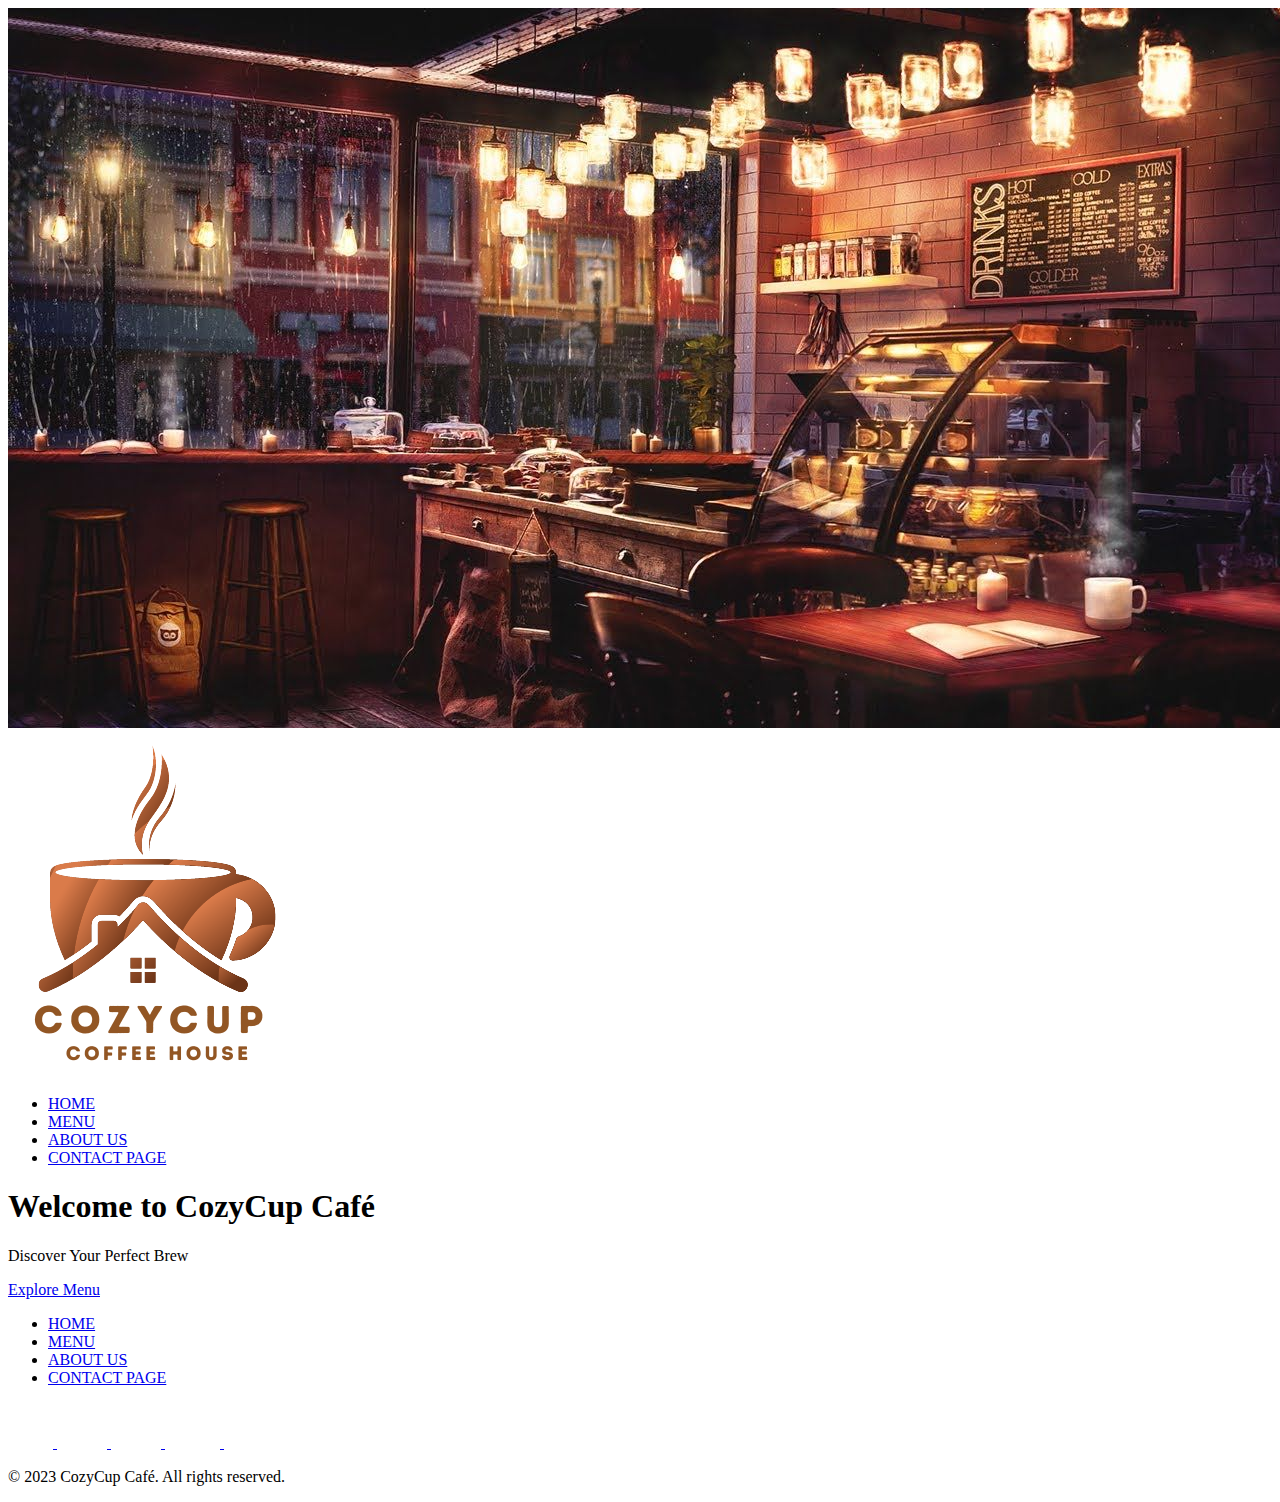
==== about.html @ 8a8ed634 "trypush" ====
<!DOCTYPE HTML>
<html lang="en">
<head>
    <meta charset="UTF-8">
    <meta name="viewport" content="width=device-width, initial-scale=1.0">
    <link rel="stylesheet" href="css/style.css">
    <title>CozyCup Café</title>
</head>
	<body>
		<div class="banner">
		<img src="img/background.jpg" class="background">
		<div class="overlay">
			<div class="navbar">
			<img src="img/logo.png" class="logo">
					<ul>
						<li><a href="index.html"> HOME </a> </li>
						<li><a href="menu.html"> MENU </a> </li>
						<li><a href="about.html"> ABOUT US </a> </li>
						<li><a href="contact.html"> CONTACT PAGE </a> </li>
					</ul>
			</div>
			<section id="home" class="hero">
				<h1>Welcome to CozyCup Café</h1>
				<p>Discover Your Perfect Brew</p>
				<a href="menu.html" class="cta-button">Explore Menu</a>
			</section>
			<footer>
			<div class="navfooter">
				<ul>
					<li><a href="index.html"> HOME </a> </li>
					<li><a href="menu.html"> MENU </a> </li>
					<li><a href="about.html"> ABOUT US </a> </li>
					<li><a href="contact.html"> CONTACT PAGE </a> </li>
				</ul>
					<a href="http://facebook.com/cozycup_cafe"> <img src="img/fb.png" alt="Facebook Link" style=" width:5px; height:10px; padding:20px; padding-top: 15px;"> </a>
					<a href="http://twitter.com/cozycup_cafe"> <img src="img/newtwt.png" alt="Twitter Link" style=" width:10px; height:10px; padding:20px; padding-top: 15px;"> </a>
					<a href="http://instagram.com/cozycup_cafe"> <img src="img/insta.png" alt="Instagram Link" style=" width:10px; height:10px; padding:20px; padding-top: 15px;"> </a>
					<a href="mailto:cozycup_cafe@gmail.com"> <img src="img/mail.png" alt="Gmail Link" style=" width:15px; height:10px; padding:20px; padding-top: 15px;"> </a>
					<a href="http://t.me/@cozycup_cafe"> <img src="img/tg.png" alt="Telegram Link" style=" width:15px; height:10px; padding:20px; padding-top: 15px;"> </a>
				
			</div>
			<p>&copy; 2023 CozyCup Café. All rights reserved.</p>
		
			</footer>
		</div>
		</div>
	</body>
</html>
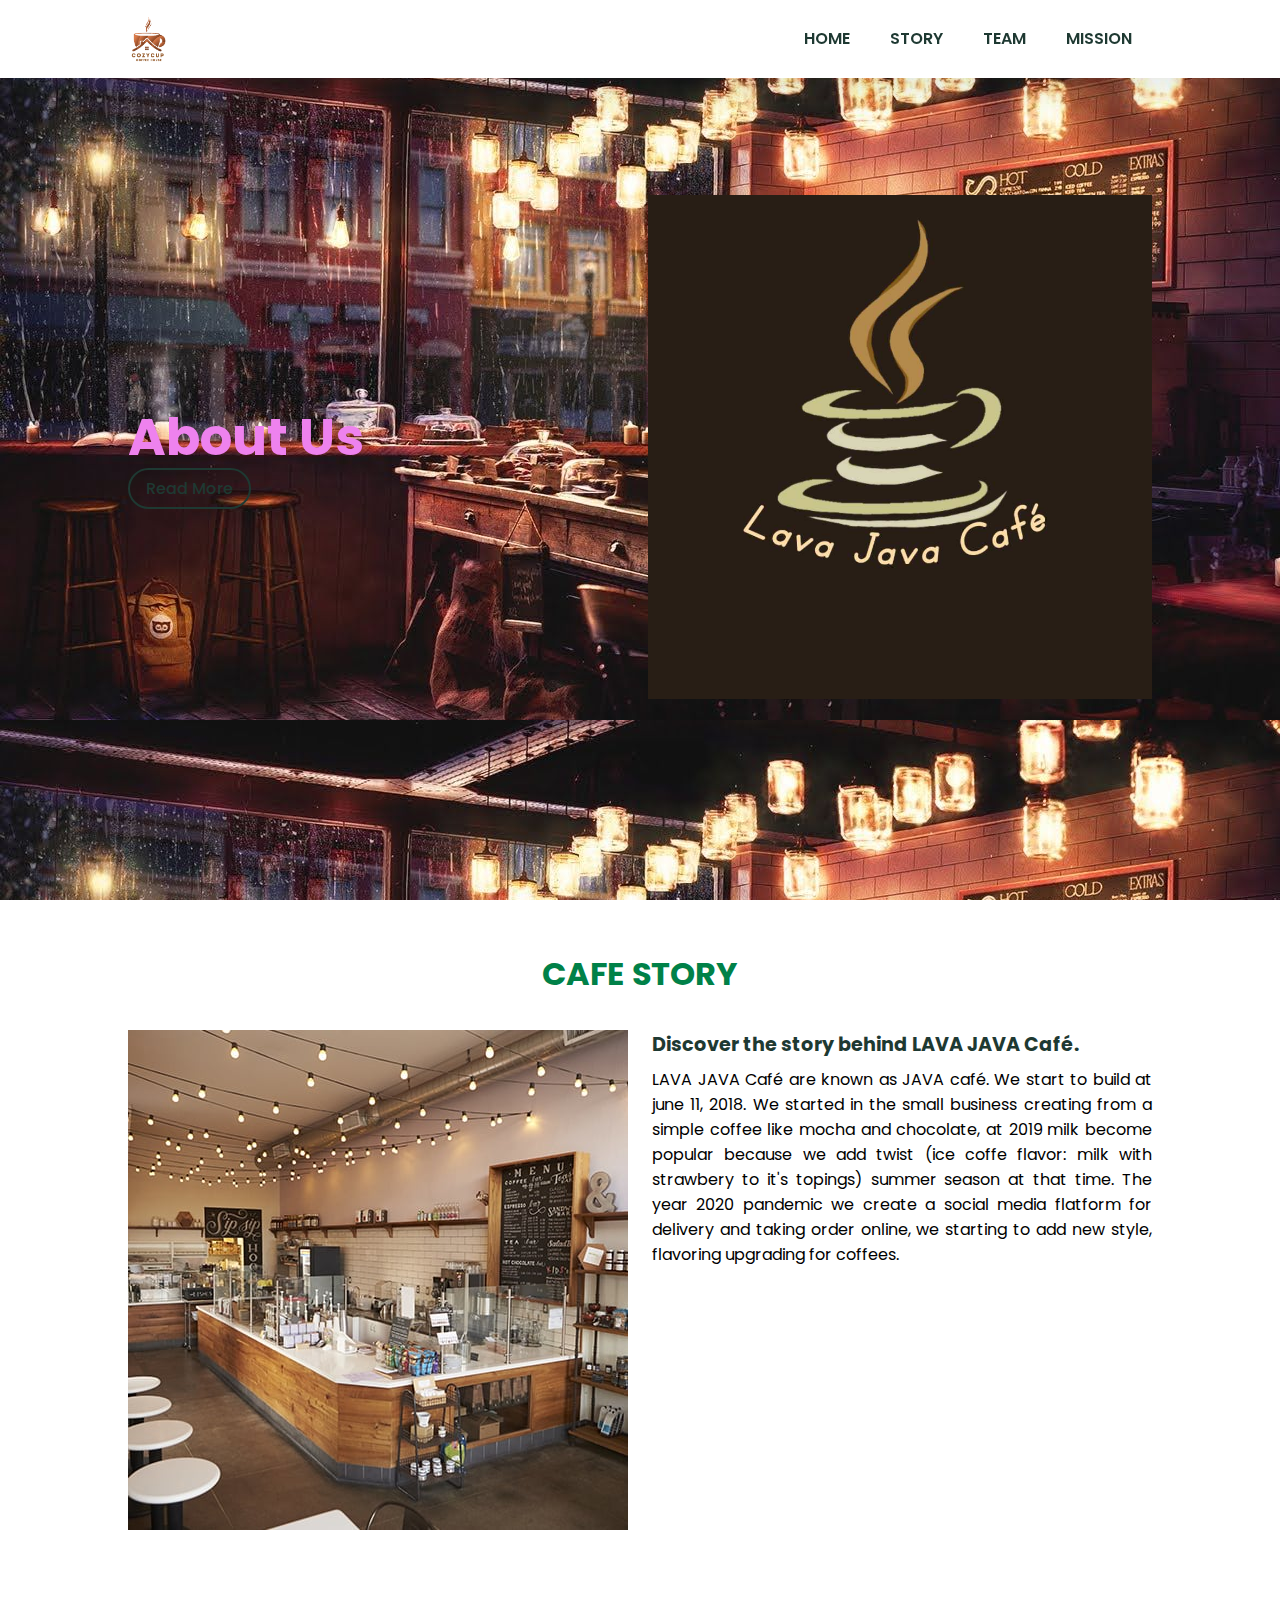
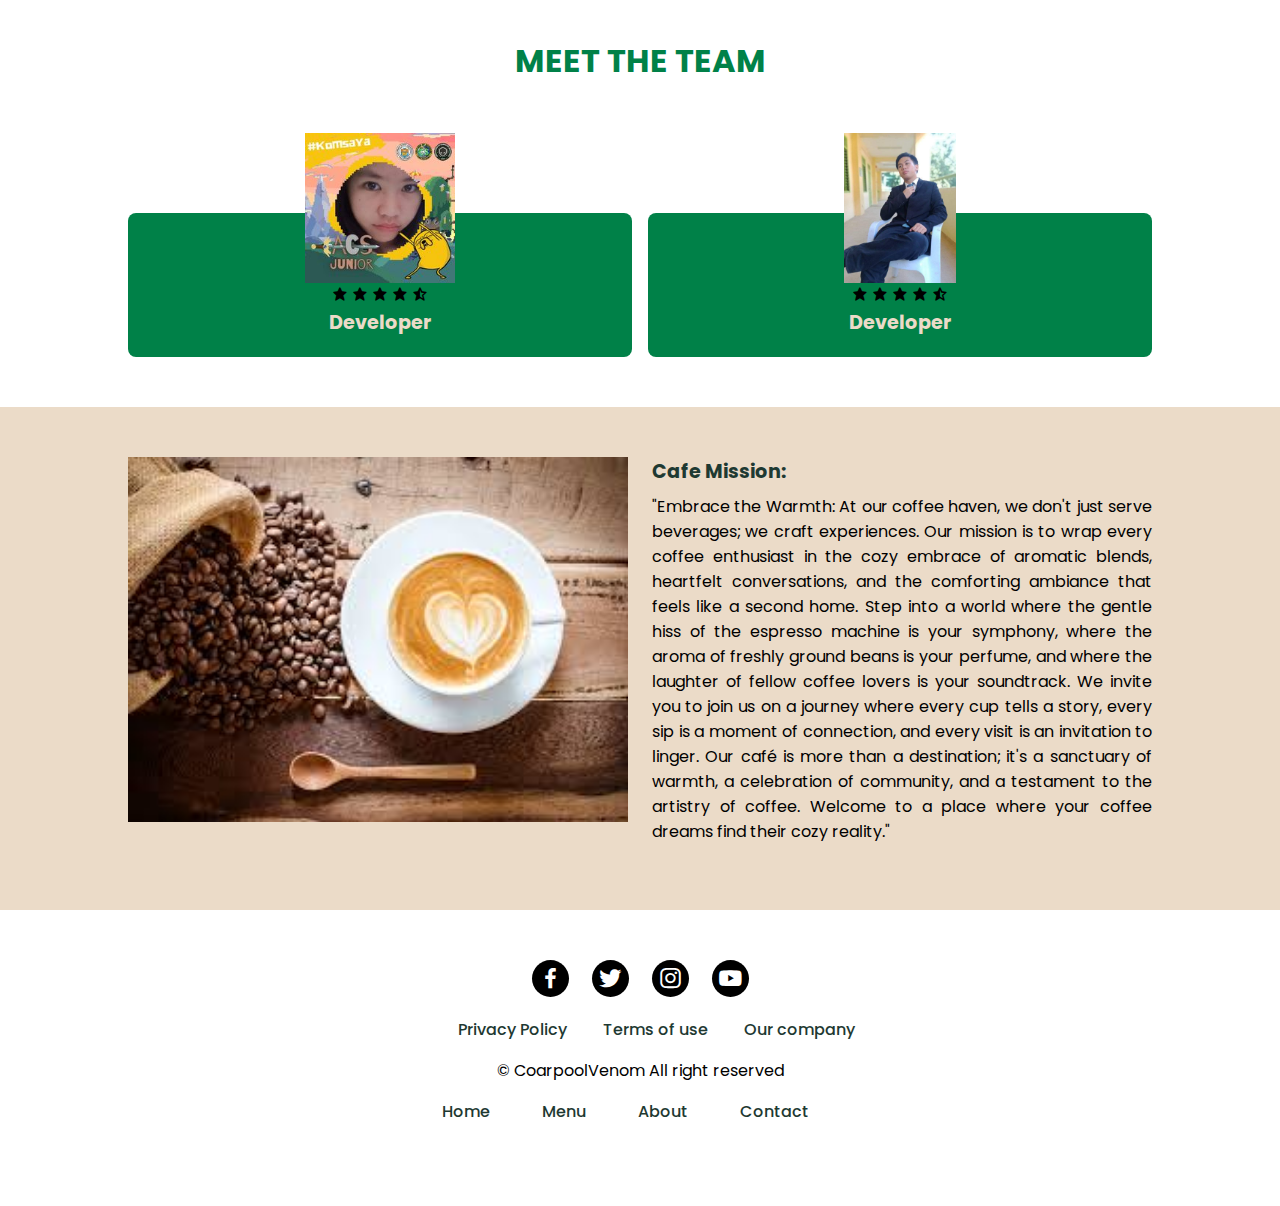
==== commit 9445cfa7: "about" ====
--- a/about.html
+++ b/about.html
@@ -1,48 +1,133 @@
-<!DOCTYPE HTML>
+
+<!DOCTYPE html>
 <html lang="en">
 <head>
-    <meta charset="UTF-8">
-    <meta name="viewport" content="width=device-width, initial-scale=1.0">
-    <link rel="stylesheet" href="css/style.css">
-    <title>CozyCup Café</title>
+  <meta charset="UTF-8">
+  <meta name="viewport" content="width=device-width, initial-scale=1.0">
+  <link rel="stylesheet" href="about.css">
+  <title>My Website</title>
+  <!--Box icon-->
+  <link rel="stylesheet"
+  href="https://cdn.jsdelivr.net/npm/boxicons@latest/css/boxicons.min.css">
+
 </head>
-	<body>
-		<div class="banner">
-		<img src="img/background.jpg" class="background">
-		<div class="overlay">
-			<div class="navbar">
-			<img src="img/logo.png" class="logo">
-					<ul>
-						<li><a href="index.html"> HOME </a> </li>
-						<li><a href="menu.html"> MENU </a> </li>
-						<li><a href="about.html"> ABOUT US </a> </li>
-						<li><a href="contact.html"> CONTACT PAGE </a> </li>
-					</ul>
-			</div>
-			<section id="home" class="hero">
-				<h1>Welcome to CozyCup Café</h1>
-				<p>Discover Your Perfect Brew</p>
-				<a href="menu.html" class="cta-button">Explore Menu</a>
-			</section>
-			<footer>
-			<div class="navfooter">
-				<ul>
-					<li><a href="index.html"> HOME </a> </li>
-					<li><a href="menu.html"> MENU </a> </li>
-					<li><a href="about.html"> ABOUT US </a> </li>
-					<li><a href="contact.html"> CONTACT PAGE </a> </li>
-				</ul>
-					<a href="http://facebook.com/cozycup_cafe"> <img src="img/fb.png" alt="Facebook Link" style=" width:5px; height:10px; padding:20px; padding-top: 15px;"> </a>
-					<a href="http://twitter.com/cozycup_cafe"> <img src="img/newtwt.png" alt="Twitter Link" style=" width:10px; height:10px; padding:20px; padding-top: 15px;"> </a>
-					<a href="http://instagram.com/cozycup_cafe"> <img src="img/insta.png" alt="Instagram Link" style=" width:10px; height:10px; padding:20px; padding-top: 15px;"> </a>
-					<a href="mailto:cozycup_cafe@gmail.com"> <img src="img/mail.png" alt="Gmail Link" style=" width:15px; height:10px; padding:20px; padding-top: 15px;"> </a>
-					<a href="http://t.me/@cozycup_cafe"> <img src="img/tg.png" alt="Telegram Link" style=" width:15px; height:10px; padding:20px; padding-top: 15px;"> </a>
-				
-			</div>
-			<p>&copy; 2023 CozyCup Café. All rights reserved.</p>
-		
-			</footer>
-		</div>
-		</div>
-	</body>
+<body>
+<!--NAvbar-->
+    <header>
+         <a href="#" class="logo"><img src="img/logo.png" alt=""></a>
+          <div class="bx bx-menu" id="menu-icon"></div>
+
+
+          <ul class="navbar">
+                 <li><a href="#home">Home</a></li>
+                 <li><a href="#story">Story</a></li>
+                 <li><a href="#team">Team</a></li>
+                 <li><a href="#Mission">Mission</a></li>
+  </ul>
+    </header>
+    <!--Team-->
+    <section class="home" id="home">
+      <div class="home-text">
+
+        <h1>About Us</h1>
+        <a href="#story" class="btn">Read More</a>
+      </div>
+      <div class="home-img">
+        <img src="img/368516093_131452009994754_6059594898542292237_n.jpg">
+      </div>
+    </section>
+    <!--story-->
+    <section class="story" id="story"> 
+        <div class="heading">
+          <h1>Cafe Story</h1>
+        </div>
+        <div class="container">
+          <div class="story-img">
+            <img src="img/cafe store.jpg" alt="">
+          </div>
+          <div class="story-text">
+            <h2>Discover the story behind LAVA JAVA Café.</h2>
+            <p>LAVA JAVA Café are known as JAVA café. We start to build at june 11, 2018. We started in the small business creating from a simple coffee like mocha and chocolate, at 2019 milk become popular because we add twist (ice coffe flavor: milk with strawbery to it's topings) summer season at that time. The year 2020 pandemic we create a social media flatform for delivery and taking order online, we starting to add new style, flavoring upgrading for coffees.</p>
+          </div>
+        </div>
+    </section>
+
+    <!--team-->
+    <section class="team" id="team">
+      <div class="heading">
+        <h1>Meet the Team</h1>
+      </div>
+      <div class="team-container">
+        <div class="box">
+            <div class="box-img">
+              <img src="img/allyne.jpg" alt="">
+              </div>
+                  <div class="stars">
+                       <i class='bx bxs-star'></i>
+                        <i class='bx bxs-star'></i>
+                        <i class='bx bxs-star'></i>
+                          <i class='bx bxs-star'></i>
+                         <i class='bx bxs-star-half' ></i>
+
+              </div>
+             <h2>Developer</h2>
+        </div>
+        <div class="box">
+          <div class="box-img">
+            <img src="img/Albert.jpeg" alt="">
+            </div>
+                <div class="stars">
+                     <i class='bx bxs-star'></i>
+                      <i class='bx bxs-star'></i>
+                      <i class='bx bxs-star'></i>
+                        <i class='bx bxs-star'></i>
+                       <i class='bx bxs-star-half' ></i>
+
+            </div>
+           <h2>Developer</h2>
+      </div>
+    </div>
+
+    </section>
+    <!--Mission-->
+    <section class="Mission" id="Mission">
+      <div class="Mission-img">
+        <img src="img/images.jpg" alt="">
+      </div>
+      <div class="Mission-text">
+        <h2>Cafe Mission:</h2>
+        <p>"Embrace the Warmth: At our coffee haven, we don't just serve beverages; we craft experiences. Our mission is to wrap every coffee enthusiast in the cozy embrace of aromatic blends, heartfelt conversations, and the comforting ambiance that feels like a second home. Step into a world where the gentle hiss of the espresso machine is your symphony, where the aroma of freshly ground beans is your perfume, and where the laughter of fellow coffee lovers is your soundtrack. We invite you to join us on a journey where every cup tells a story, every sip is a moment of connection, and every visit is an invitation to linger. Our café is more than a destination; it's a sanctuary of warmth, a celebration of community, and a testament to the artistry of coffee. Welcome to a place where your coffee dreams find their cozy reality."</p>
+
+      </div>
+    </section>
+  <!--App-->
+    <section class="app" id="app">
+      <div class="social">
+        <a href="#"><i class='bx bxl-facebook'></i>
+          <a href="#"><i class='bx bxl-twitter'></i>
+            <a href="#"><i class='bx bxl-instagram'></i>
+              <a href="#"><i class='bx bxl-youtube'></i>
+      </div>
+      <div class="links">
+        <a href="#">Privacy Policy</a>
+        <a href="#">Terms of use</a>
+        <a href="#">Our company</a>
+      <p>&#169; CoarpoolVenom All right reserved</p>
+      <div class="page">
+      
+            <a href="Home.html">Home</a>
+
+            <a href="Menu.html">Menu</a>
+ 
+           <a href="AboutPage.html">About</a>
+
+            <a href="#">Contact</a>
+          </div>
+    </section>
+
+
+  <!--Linl to Custome Js-->
+  <script src="main.js"></script>
+
+</body>
 </html>--- a/about.css
+++ b/about.css
@@ -0,0 +1,427 @@
+/*Google fonts*/
+@import url('https://fonts.googleapis.com/css2?family=Poppins:wght@300;500;600;700&display=swap');
+
+*{
+	margin: 0;
+	padding: 0;
+	box-sizing: border-box;
+	scroll-padding-top: 2rem;
+	text-decoration: none;
+	list-style: none;
+	scroll-behavior: smooth;
+	font-family: 'Poppins', sans-serif;
+
+}
+
+:root{
+	--main-color: #008148;
+	--second-color: #1e3932;
+}
+
+section{
+	padding: 50px 10%;
+}
+
+*::selection{
+	color: #fff;
+	background: var(--main-color);
+}
+
+img {
+	width: 100%;
+}
+header{
+	position: fixed;
+	width: 100%;
+	top: 0;
+	right: 0;
+	z-index: 1000;
+	display: flex;
+	align-items: center;
+	justify-content: space-between;
+	background: #fff;
+	box-shadow: 0 4px 41px rgb(14 55 54 / 14%);
+	padding: 15px 10%;
+	transition: 0.2s;
+}
+.logo{
+	display: flex;
+	align-items: center;
+}
+.logo img{
+	width: 40px;
+}
+
+.navbar {
+	display: flex;
+}
+
+.navbar a{
+	font-size: 1rem;
+	padding: 11px 20px;
+	color: var(--second-color);
+	font-weight: 600;
+	text-transform: uppercase;
+}
+ .navbar a:hover{
+	color: var(--main-color);
+ }
+
+ #menu-icon{
+	font-size: 24px;
+	cursor: pointer;
+	z-index: 1001;
+	display: none;
+ }
+
+ .home{
+	width: 100%;
+	min-height: 100vh;
+	display: flex;
+	flex-wrap: wrap;
+	align-items: center;
+	background-image: url(img/background.jpg);
+	gap: 1rem;;
+ }
+
+ .home-text{
+	flex: 1 1 17rem;
+ }
+
+ .home-img{
+	flex: 1 1 17rem;
+ }
+
+ .home-img img{
+	animation:animate 3s linear infinite;
+ }
+ @keyframes animate{
+	0%{
+		transform: translate(-11px,0);
+	}
+	50%{
+		transform: translate(-0px,-11px);
+	}
+	100%{
+		transform: translate(-11px,0);
+	}
+ }
+
+ .home-text span{
+	font-size: 1rem;
+	text-transform: uppercase;
+	font-weight: 600;
+	color: var(--second-color);
+ }
+
+ .home-text h1{
+	font-size: 3.2rem;
+	color: violet;
+	font-weight: bolder;
+ }
+
+.btn{
+	padding: 7px 16px;
+	border: 2px solid var(--second-color);
+	border-radius: 40px;
+	color: var(--second-color);
+	font-weight: 500;
+}
+
+.btn:hover {
+	color: #fff;
+	background: var(--second-color);
+
+}
+
+.heading{
+	text-align: center;
+	text-transform: uppercase;
+}
+
+.heading span{
+	font-size: 1rem;
+	font-weight: 600;
+	color: var(--second-color);
+
+}
+
+.heading h1{
+	font-size: 2rem;
+	color: var(--main-color);
+}
+
+.team-container{
+	display: flex;
+	flex-wrap: wrap;
+	gap: 1rem;
+	margin-top: 5rem;
+}
+
+.team-container .box{
+	flex:  1 1 10rem;
+	background: var(--main-color);
+	padding: 20px;
+	display: flex;
+	text-align: center;
+	flex-direction: column;
+	align-items: center;
+	margin-top: 3rem;
+	border-radius: 0.5rem;
+}
+
+.team-container .box .box-img{
+	width: 150px;
+	height: 150px;
+	margin-top: -100px;
+}
+
+.team-container .box .box-img img{
+	width: 100%;
+	height: 100%;
+	object-fit: contain;
+	object-position: center;
+}
+
+
+
+.team-container .box h2{
+	color: #ebdbc8;
+	font-size: 1.2rem;
+
+}
+
+.team-container .box span{
+	color: #ebdbc8;
+	font-size: 1.4rem;
+	font-weight: 500;
+	margin: 0.2rem 0 0.5rem;
+	
+}
+
+.box .btn{
+	border: 2px solid #ebdbc8;
+	color:  #ebdbc8;;
+}
+
+.box .btn:hover{
+	background: #ebdbc8;
+	color: var(--second-color);
+}
+
+.container{
+	display: flex;
+	flex-wrap: wrap;
+	gap:  1.5rem;
+	margin-top: 2rem;
+}
+
+.story-img,
+.team-img{
+	flex: 1 1 21rem;
+
+}
+
+.story-text, 
+.team-text{
+	flex: 1 1 21rem;
+}
+
+.story-text h2,
+.team-text h2{
+	font-size: 1.2rem;
+	color: var(--second-color);
+}
+
+.story-text p, 
+.team-text p{
+	margin: 0.5rem 0 1rem;
+	text-align: justify;
+}
+
+.Mission{
+	display: flex;
+	flex-wrap: wrap;
+	background: #ebdbc8;
+	gap: 1.5rem;
+
+}
+
+.Mission-img{
+	flex: 1 1 17rem;
+}
+
+.Mission-text{
+	flex: 1 1 17rem;
+}
+
+.Mission-text h2{
+	font-size: 1.2rem;
+	color: var(--second-color);
+}
+
+.Mission-text p{
+	margin: 0.5rem 0 1rem;
+	text-align: justify;
+}
+
+.app{
+	display: flex;
+	flex-direction: column;
+	align-items: center;
+
+
+}
+
+.social a{
+	font-size: 27px;
+	margin: 0.5rem;
+}
+
+.social a .bx{
+	padding: 5px;
+	color: #fff;
+	background: #000;
+	border-radius: 50%;
+}
+
+.social a .bx:hover{
+	background: var(--main-color);
+}
+
+.links {
+	margin: 1rem 0 1rem;
+
+}
+
+.links a{
+	font-size: 1rem;
+	font-weight: 500;
+	color: var(--second-color);
+	padding: 1rem;
+
+}
+.links p{
+	margin-top: 1rem;
+}
+.links a:hover{
+	color: var(--main-color)
+}
+
+.page {
+	margin: 1rem 0 1rem;
+}
+
+.page a{
+	font-size: 1rem;
+	font-weight: 500;
+	color: var(--second-color);
+	padding: 1rem;
+	margin-left: 1rem;
+}
+.page a:hover{
+	color: var(--main-color)
+}
+
+.app p{
+	text-align: center;
+}
+
+@media (max-width: 1150px) {
+	header{
+		padding: 18px 7%;
+	}
+	section{
+		padding: 50px 7%;
+	}
+	.home-text h1{
+		font-size: 3rem;
+	}
+	.home-text h2{
+		font-size: 1.5rem;
+	}
+}
+
+
+@media (max-width: 991px) {
+	header{
+		padding: 18px 4%;
+	}
+	section{
+		padding: 50px 4%;
+	}
+}
+
+@media (max-width: 768px) {
+	header{
+		padding: 11px 4%;
+	}
+#menu-icon{
+	display: initial;
+}
+header .navbar{
+	position: absolute;
+	top: -500%;
+	left: 0%;
+	right: 0%;
+	display: flex;
+	flex-direction: column;
+	background: #fff;
+	box-shadow: 0 4px 4px rgb(14 55 54 / 14%);
+	border-top: 2px solid var(--main-color);
+	transition: 0.2s;
+	text-align: left;
+
+	}
+	.navbar active{
+		top: 100%;
+	}
+	.navbar a{
+		padding: 1.5rem;
+		display: block;
+		color: var(--second-color);
+	}
+
+	.home-text span{
+		font-size: 0.9rem;
+	}
+	.home-text h1{
+		font-size: 2.4rem;
+	}
+	.home-text h2{
+		font-size: 1.2rem;
+	}
+
+}
+
+@media (max-width: 768px) {
+	.home-text {
+		padding-top: inherit;
+
+	}
+	.shop-container .box{
+		margin-top: 6rem;
+	}
+	.heading h1{
+		font-size: 1.5rem;
+	}
+	.heading span{
+		font-size: 0.9rem;
+	}
+	.about {
+		flex-direction: column-reverse;
+	}
+
+	.links{
+		display: flex;
+		flex-direction: column;
+	}
+}
+
+@media (width: 364px){
+	.links{
+		display: flex;
+		flex-direction: column;
+	}
+
+}